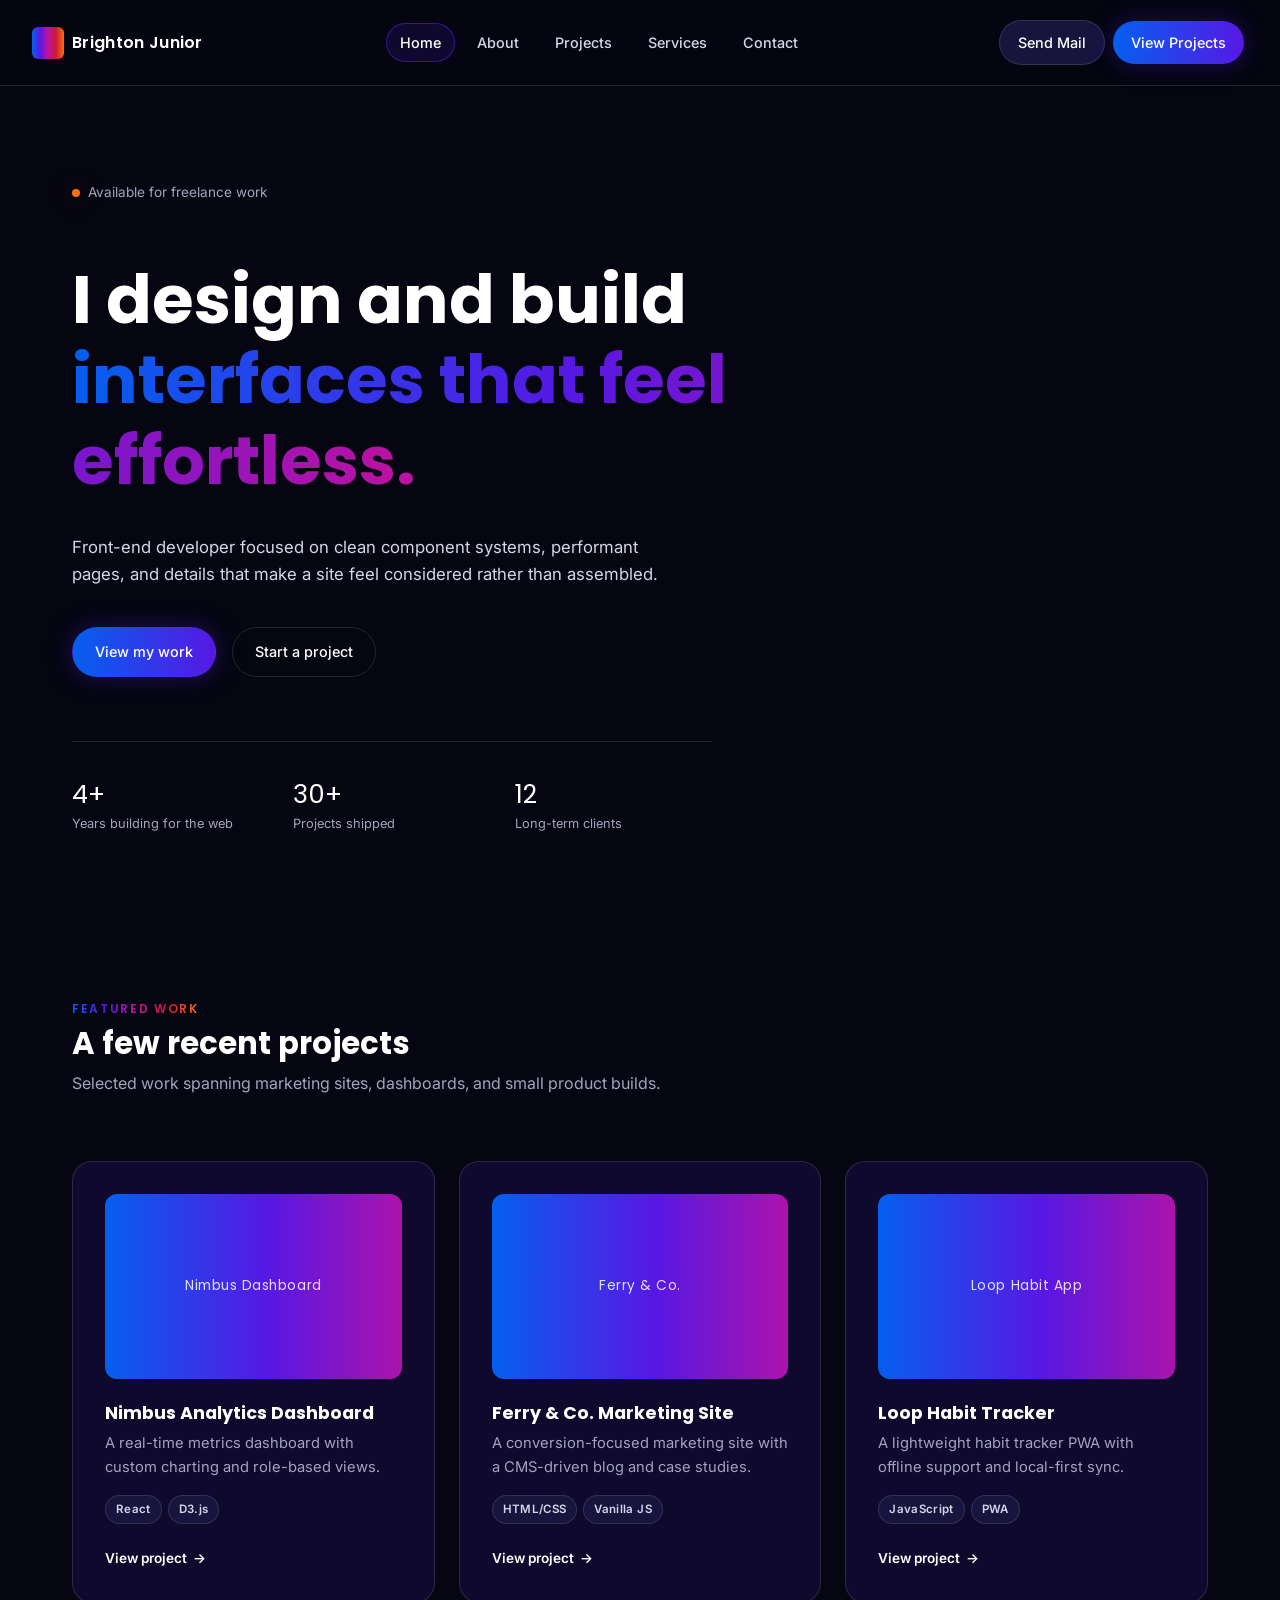
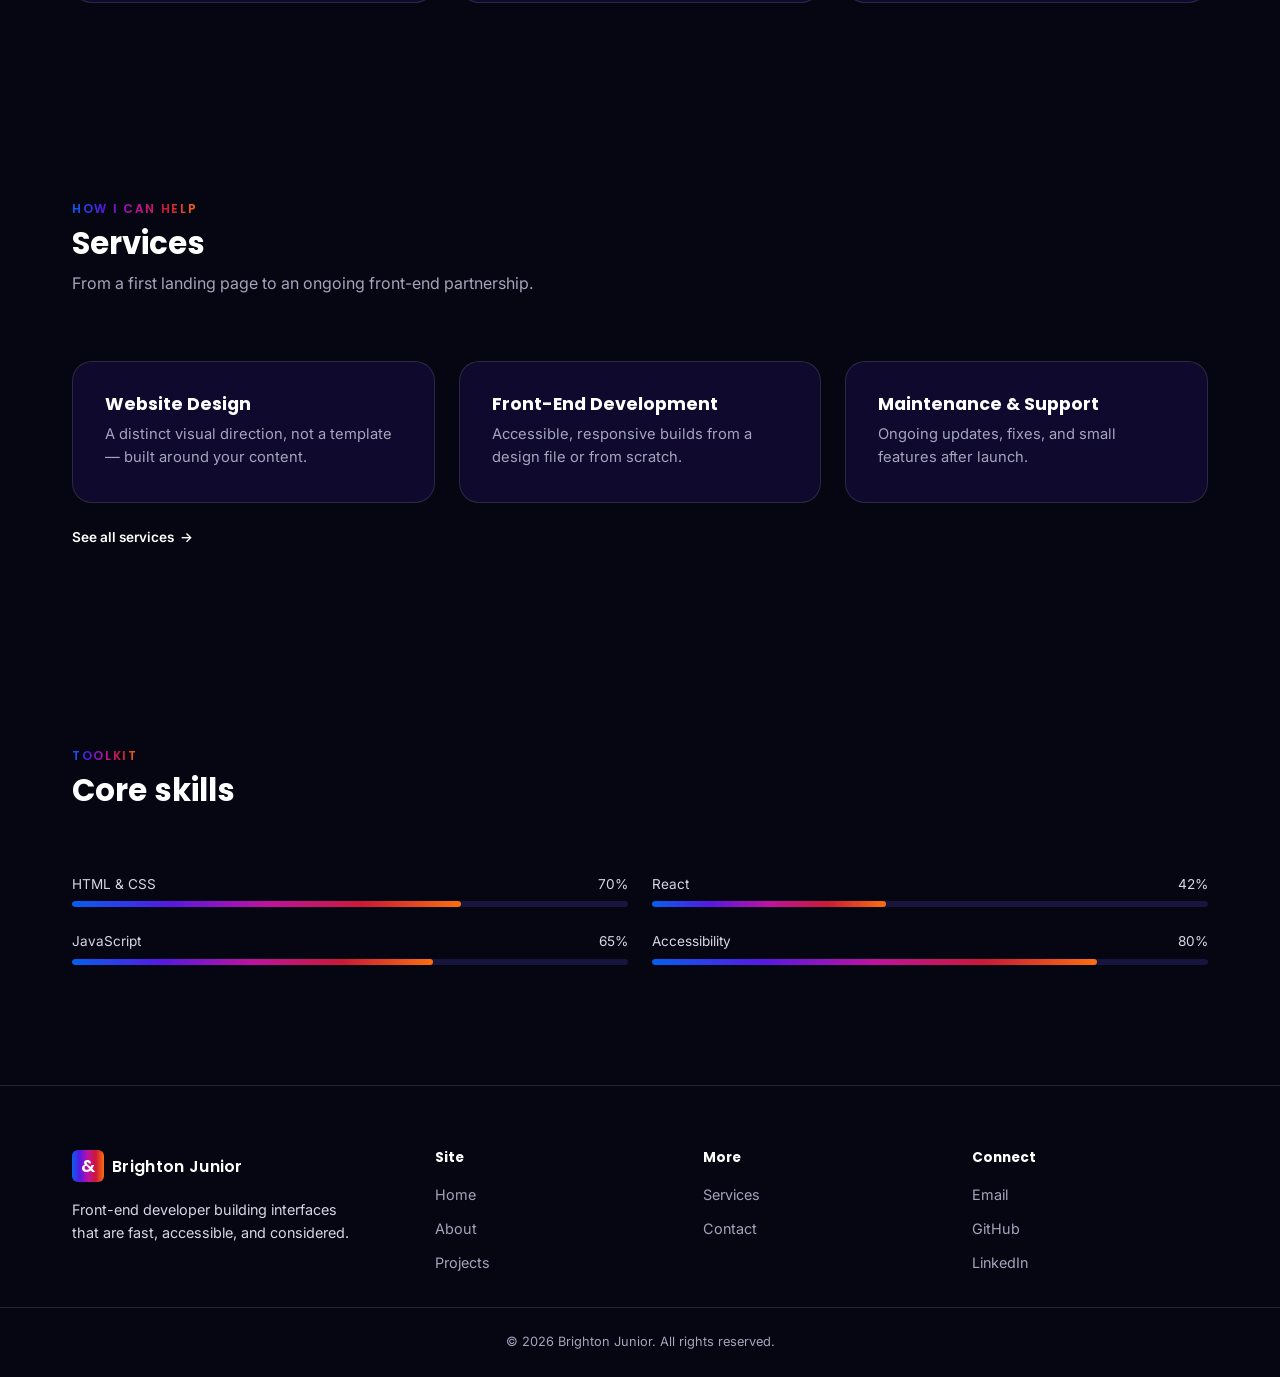
==== index.html @ 936b9b5e "first commit" ====
<!DOCTYPE html>
<html lang="en">
<head>
<meta charset="UTF-8">
<meta name="viewport" content="width=device-width, initial-scale=1.0">
<meta name="description" content="Brighton Junior — front-end developer building fast, accessible interfaces.">
<title>Brighton Junior — Front-End Developer</title>

<link rel="icon" href="favicon.ico">
<link rel="icon" type="image/x-icon" href="favicon.ico">
<link rel="preconnect" href="https://fonts.googleapis.com">
<link href="https://fonts.googleapis.com/css2?family=Inter:wght@400;500;600&family=Poppins:wght@500;600;700&display=swap" rel="stylesheet">

<link rel="stylesheet" href="style/style.css">
<link rel="stylesheet" href="style/layout.css">
<link rel="stylesheet" href="style/components.css">
<link rel="stylesheet" href="style/responsive.css">
</head>
<body>
<header>
  <button class="nav-toggle" aria-label="Toggle navigation" aria-expanded="false">
    <span></span><span></span><span></span>
  </button>

  <div id="mini-logo">
    <span></span>
    <h3>Brighton Junior</h3>
  </div>


  <nav>
    <a href="index.html" class="active">Home</a>
    <a href="pages/about.html">About</a>
    <a href="pages/projects.html">Projects</a>
    <a href="pages/services.html">Services</a>
    <a href="pages/contact.html">Contact</a>
  </nav>

  <div class="call-to-action">
    <a href="mailto:brighton.junior.ofc@gmail.com" class="call-mail">Send Mail</a>
    <a href="pages/projects.html" class="call-projects">View Projects</a>
  </div>
</header>

<main>
  <section class="hero container">
    <p class="hero-eyebrow">Available for freelance work</p>
    <h1>I design and build <span class="gradient">interfaces that feel effortless.</span></h1>
    <p class="hero-sub">Front-end developer focused on clean component systems, performant pages, and details that make a site feel considered rather than assembled.</p>
    <div class="hero-actions">
      <a href="pages/projects.html" class="btn btn-primary">View my work</a>
      <a href="pages/contact.html" class="btn btn-secondary">Start a project</a>
    </div>
    <dl class="hero-stats">
      <div>
        <dt>4+</dt>
        <dd>Years building for the web</dd>
      </div>
      <div>
        <dt>30+</dt>
        <dd>Projects shipped</dd>
      </div>
      <div>
        <dt>12</dt>
        <dd>Long-term clients</dd>
      </div>
    </dl>
  </section>

  <section class="container">
    <div class="section-head">
      <span class="eyebrow">Featured work</span>
      <h2>A few recent projects</h2>
      <p>Selected work spanning marketing sites, dashboards, and small product builds.</p>
    </div>
    <div class="grid grid-3">

      <article class="card project-card">
        <div class="thumb">Nimbus Dashboard</div>
        <h3>Nimbus Analytics Dashboard</h3>
        <p>A real-time metrics dashboard with custom charting and role-based views.</p>
        <div class="tag-row">
          <span class="tag">React</span>
          <span class="tag">D3.js</span>
        </div>
        <a href="pages/projects.html" class="card-link">View project</a>
      </article>

      <article class="card project-card">
        <div class="thumb">Ferry &amp; Co.</div>
        <h3>Ferry &amp; Co. Marketing Site</h3>
        <p>A conversion-focused marketing site with a CMS-driven blog and case studies.</p>
        <div class="tag-row">
          <span class="tag">HTML/CSS</span>
          <span class="tag">Vanilla JS</span>
        </div>
        <a href="pages/projects.html" class="card-link">View project</a>
      </article>

      <article class="card project-card">
        <div class="thumb">Loop Habit App</div>
        <h3>Loop Habit Tracker</h3>
        <p>A lightweight habit tracker PWA with offline support and local-first sync.</p>
        <div class="tag-row">
          <span class="tag">JavaScript</span>
          <span class="tag">PWA</span>
        </div>
        <a href="pages/projects.html" class="card-link">View project</a>
      </article>
    </div>
  </section>

  <section class="container">
    <div class="section-head">
      <span class="eyebrow">How I can help</span>
      <h2>Services</h2>
      <p>From a first landing page to an ongoing front-end partnership.</p>
    </div>
    <div class="grid grid-3">
      <article class="card service-card">
        <h3>Website Design</h3>
        <p>A distinct visual direction, not a template — built around your content.</p>
      </article>
      <article class="card service-card">
        <h3>Front-End Development</h3>
        <p>Accessible, responsive builds from a design file or from scratch.</p>
      </article>
      <article class="card service-card">
        <h3>Maintenance &amp; Support</h3>
        <p>Ongoing updates, fixes, and small features after launch.</p>
      </article>
    </div>
    <a href="pages/services.html" class="card-link">See all services</a>
  </section>

  <section class="container">
    <div class="section-head">
      <span class="eyebrow">Toolkit</span>
      <h2>Core skills</h2>
    </div>
    <div class="grid grid-2">
      <div>
        <div class="skill-bar">
          <div class="skill-bar-head"><span>HTML &amp; CSS</span><span>70%</span></div>
          <div class="skill-bar-track"><div class="skill-bar-fill" data-level="70"></div></div>
        </div>
        <div class="skill-bar">
          <div class="skill-bar-head"><span>JavaScript</span><span>65%</span></div>
          <div class="skill-bar-track"><div class="skill-bar-fill" data-level="65"></div></div>
        </div>
      </div>
      <div>
        <div class="skill-bar">
          <div class="skill-bar-head"><span>React</span><span>42%</span></div>
          <div class="skill-bar-track"><div class="skill-bar-fill" data-level="42"></div></div>
        </div>
        <div class="skill-bar">
          <div class="skill-bar-head"><span>Accessibility</span><span>80%</span></div>
          <div class="skill-bar-track"><div class="skill-bar-fill" data-level="80"></div></div>
        </div>
      </div>
    </div>
  </section>
</main>

<footer>
  <div class="container">
    <div>
      <div id="mini-logo">
        <span>&amp;</span>
        <h3>Brighton Junior</h3>
      </div>
      <p style="margin-top: 1rem; max-width: 32ch; font-size: 0.9rem;">Front-end developer building interfaces that are fast, accessible, and considered.</p>
    </div>
    <div>
      <h4>Site</h4>
      <ul>
        <li><a href="index.html">Home</a></li>
        <li><a href="pages/about.html">About</a></li>
        <li><a href="pages/projects.html">Projects</a></li>
      </ul>
    </div>
    <div>
      <h4>More</h4>
      <ul>
        <li><a href="pages/services.html">Services</a></li>
        <li><a href="pages/contact.html">Contact</a></li>
      </ul>
    </div>
    <div>
      <h4>Connect</h4>
      <ul>
        <li><a href="mailto:brighton.junior.ofc@gmail.com">Email</a></li>
        <li><a href="https://github.com/">GitHub</a></li>
        <li><a href="https://linkedin.com/">LinkedIn</a></li>
      </ul>
    </div>
  </div>
  <p class="footer-bottom">&copy; <span data-year>2026</span> Brighton Junior. All rights reserved.</p>
</footer>

<script src="script/navigation.js"></script>
<script src="script/main.js"></script>
</body>
</html>
---- style/style.css ----
:root {
  /* Brand Colors */
  --color-blue: #055FEF;
  --color-deep-blue: #0E0DA3;
  --color-purple: #5718E4;
  --color-magenta: #BF129F;
  --color-crimson: #CC1936;
  --color-orange: #FC6E10;

  /* Brand Gradients */
  --gradient-brand: linear-gradient(
    90deg, var(--color-blue), var(--color-purple), var(--color-magenta), var(--color-crimson), var(--color-orange)
  );
  --gradient-blue-purple: linear-gradient(90deg, var(--color-blue), var(--color-purple));
  --gradient-purple-pink: linear-gradient(90deg, var(--color-purple), var(--color-magenta));
  --gradient-pink-orange: linear-gradient(90deg, var(--color-magenta), var(--color-crimson), var(--color-orange));

  /* Background Colors */
  --color-background: #050611;
  --color-surface: #0F092D;
  --color-surface-light: #17143D;

  /* Text Colors */
  --color-text: #FFFFFF;
  --color-text-secondary: #D6D6E7;
  --color-text-muted: #A4A4BD;

  /* Borders */
  --color-border: rgba(255, 255, 255, 0.12);
  --color-border-active: rgba(87, 24, 228, 0.6);

  /* Effects */
  --shadow-sm: 0 4px 12px rgba(0, 0, 0, 0.25);
  --shadow-md: 0 8px 30px rgba(0, 0, 0, 0.35);

  --glow-blue: 0 0 25px rgba(5, 95, 239, 0.35);
  --glow-purple: 0 0 25px rgba(87, 24, 228, 0.35);
  --glow-orange: 0 0 25px rgba(252, 110, 16, 0.35);

  /* Typography */
  --font-primary: "Inter", sans-serif;
  --font-heading: "Poppins", sans-serif;

  /* Layout */
  --container-width: 1200px;

  --spacing-xs: 0.5rem;
  --spacing-sm: 1rem;
  --spacing-md: 1.5rem;
  --spacing-lg: 2rem;
  --spacing-xl: 4rem;
  --spacing-2xl: 6rem;

  /* Border Radius */
  --radius-sm: 6px;
  --radius-md: 12px;
  --radius-lg: 20px;
  --radius-full: 999px;

  /* Transitions */
  --transition-fast: 0.2s ease;
  --transition-normal: 0.3s ease;
  --transition-slow: 0.5s ease;
}

*,
*::before,
*::after {
  box-sizing: border-box;
  padding: 0;
  margin: 0;
}

html {
  scroll-behavior: smooth;
}

@media (prefers-reduced-motion: reduce) {
  html {
    scroll-behavior: auto;
  }
  * {
    animation-duration: 0.01ms !important;
    animation-iteration-count: 1 !important;
    transition-duration: 0.01ms !important;
  }
}

body {
  font-size: 16px;
  line-height: 1.6;
  background: var(--color-background);
  color: var(--color-text-secondary);
  font-family: var(--font-primary);
}

h1, h2, h3, h4 {
  font-family: var(--font-heading);
  color: var(--color-text);
  line-height: 1.2;
}

a {
  color: inherit;
}

img, video {
  max-width: 100%;
  display: block;
}

a:focus-visible,
button:focus-visible,
input:focus-visible,
textarea:focus-visible {
  outline: 2px solid var(--color-orange);
  outline-offset: 2px;
}

/* Header */
header {
  position: sticky;
  top: 0;
  z-index: 100;
  display: flex;
  align-items: center;
  justify-content: space-between;
  gap: var(--spacing-md);
  padding: var(--spacing-sm) var(--spacing-lg);
  background: rgba(5, 6, 17, 0.85);
  backdrop-filter: blur(10px);
  border-bottom: 1px solid var(--color-border);
}

#mini-logo {
  display: flex;
  align-items: center;
  gap: var(--spacing-xs);
}

#mini-logo span {
  display: grid;
  place-items: center;
  width: 2rem;
  height: 2rem;
  border-radius: var(--radius-sm);
  background: var(--gradient-brand);
  color: var(--color-text);
  font-family: var(--font-heading);
  font-weight: 600;
  font-size: 1.1rem;
}

#mini-logo h3 {
  font-size: 1rem;
  font-weight: 600;
  letter-spacing: 0.02em;
}

nav {
  display: flex;
  align-items: center;
  gap: var(--spacing-xs);
  padding: 4px;
}

nav > a {
  position: relative;
  color: var(--color-text-secondary);
  text-decoration: none;
  font-size: 0.9rem;
  font-weight: 500;
  padding: 8px 14px;
  border-radius: var(--radius-full);
  transition: color var(--transition-fast), background var(--transition-fast);
}

nav > a:hover {
  color: var(--color-text);
  background: var(--color-surface-light);
}

nav > a.active {
  color: var(--color-text);
  background: var(--color-surface);
  box-shadow: inset 0 0 0 1px var(--color-border-active);
}

.call-to-action {
  display: flex;
  align-items: center;
  gap: var(--spacing-xs);
  padding: 4px;
}

.call-to-action > * {
  padding: 10px 18px;
  font-size: 0.9rem;
  font-weight: 500;
  text-decoration: none;
  border-radius: var(--radius-full);
  transition: transform var(--transition-fast), box-shadow var(--transition-fast);
  white-space: nowrap;
}

.call-mail {
  color: var(--color-text);
  background: var(--color-surface-light);
  border: 1px solid var(--color-border);
}

.call-mail:hover {
  border-color: var(--color-border-active);
}

.call-projects {
  color: var(--color-text);
  background: var(--gradient-blue-purple);
  box-shadow: var(--glow-purple);
}

.call-projects:hover {
  transform: translateY(-1px);
  box-shadow: var(--glow-purple), var(--shadow-md);
}

footer {
  border-top: 1px solid var(--color-border);
}
---- style/layout.css ----
.container {
  width: 100%;
  max-width: var(--container-width);
  margin-inline: auto;
  padding-inline: var(--spacing-lg);
}

main {
  display: block;
}

section {
  padding-block: var(--spacing-2xl);
}

.section-head {
  max-width: 640px;
  margin-bottom: var(--spacing-xl);
}

.eyebrow {
  display: inline-block;
  font-family: var(--font-heading);
  font-size: 0.75rem;
  font-weight: 600;
  letter-spacing: 0.14em;
  text-transform: uppercase;
  color: transparent;
  background: var(--gradient-brand);
  -webkit-background-clip: text;
  background-clip: text;
  margin-bottom: var(--spacing-xs);
}

.section-head h2 {
  font-size: clamp(1.6rem, 2.4vw, 2.2rem);
  margin-bottom: var(--spacing-xs);
}

.section-head p {
  color: var(--color-text-muted);
}

/* Hero */
.hero {
  padding-block: var(--spacing-2xl) var(--spacing-xl);
  display: grid;
  gap: var(--spacing-lg);
}

.hero-eyebrow {
  display: inline-flex;
  align-items: center;
  gap: 8px;
  font-size: 0.85rem;
  color: var(--color-text-muted);
  margin-bottom: var(--spacing-md);
}

.hero-eyebrow::before {
  content: "";
  width: 8px;
  height: 8px;
  border-radius: 50%;
  background: var(--color-orange);
  box-shadow: var(--glow-orange);
}

.hero h1 {
  font-size: clamp(2.4rem, 6vw, 4.2rem);
  max-width: 16ch;
}

.hero h1 .gradient {
  background: var(--gradient-brand);
  background-size: 200% auto;
  -webkit-background-clip: text;
  background-clip: text;
  color: transparent;
  animation: shine 6s linear infinite;
}

@keyframes shine {
  to { background-position: 200% center; }
}

.hero-sub {
  max-width: 56ch;
  font-size: 1.05rem;
  color: var(--color-text-secondary);
}

.hero-actions {
  display: flex;
  flex-wrap: wrap;
  gap: var(--spacing-sm);
  margin-top: var(--spacing-xs);
}

.hero-stats {
  display: grid;
  grid-template-columns: repeat(3, minmax(0, 1fr));
  gap: var(--spacing-md);
  margin-top: var(--spacing-lg);
  padding-top: var(--spacing-lg);
  border-top: 1px solid var(--color-border);
  max-width: 640px;
}

.hero-stats dt {
  font-family: var(--font-heading);
  font-size: 1.6rem;
  color: var(--color-text);
}

.hero-stats dd {
  font-size: 0.8rem;
  color: var(--color-text-muted);
}

/* Grids */
.grid {
  display: grid;
  gap: var(--spacing-md);
}

.grid-2 { grid-template-columns: repeat(2, minmax(0, 1fr)); }
.grid-3 { grid-template-columns: repeat(3, minmax(0, 1fr)); }
.grid-4 { grid-template-columns: repeat(4, minmax(0, 1fr)); }

.about-layout {
  display: grid;
  grid-template-columns: minmax(0, 320px) minmax(0, 1fr);
  gap: var(--spacing-xl);
  align-items: start;
}

/* Nav toggle (mobile) */
.nav-toggle {
  display: none;
  background: none;
  border: 1px solid var(--color-border);
  border-radius: var(--radius-sm);
  padding: 8px 10px;
  color: var(--color-text);
  cursor: pointer;
}

.nav-toggle span {
  display: block;
  width: 20px;
  height: 2px;
  background: var(--color-text);
  margin: 4px 0;
  transition: transform var(--transition-fast), opacity var(--transition-fast);
}

/* Footer */
footer .container {
  display: grid;
  grid-template-columns: minmax(0, 1.4fr) repeat(3, minmax(0, 1fr));
  gap: var(--spacing-lg);
  padding-block: var(--spacing-xl) var(--spacing-lg);
}

footer h4 {
  font-size: 0.85rem;
  margin-bottom: var(--spacing-sm);
}

footer ul {
  list-style: none;
  display: grid;
  gap: 8px;
}

footer a {
  text-decoration: none;
  color: var(--color-text-muted);
  font-size: 0.9rem;
  transition: color var(--transition-fast);
}

footer a:hover {
  color: var(--color-text);
}

.footer-bottom {
  border-top: 1px solid var(--color-border);
  padding-block: var(--spacing-md);
  text-align: center;
  font-size: 0.8rem;
  color: var(--color-text-muted);
}

/* Page intro (inner pages) */
.page-intro {
  padding-block: var(--spacing-2xl) var(--spacing-lg);
}

.page-intro h1 {
  font-size: clamp(2rem, 4vw, 2.8rem);
}
---- style/components.css ----
/* Buttons */
.btn {
  display: inline-flex;
  align-items: center;
  gap: 8px;
  padding: 12px 22px;
  font-size: 0.9rem;
  font-weight: 500;
  text-decoration: none;
  border-radius: var(--radius-full);
  border: 1px solid transparent;
  cursor: pointer;
  transition: transform var(--transition-fast), box-shadow var(--transition-fast), border-color var(--transition-fast);
}

.btn-primary {
  color: var(--color-text);
  background: var(--gradient-blue-purple);
  box-shadow: var(--glow-purple);
}

.btn-primary:hover {
  transform: translateY(-1px);
  box-shadow: var(--glow-purple), var(--shadow-md);
}

.btn-secondary {
  color: var(--color-text);
  background: transparent;
  border-color: var(--color-border);
}

.btn-secondary:hover {
  border-color: var(--color-border-active);
  background: var(--color-surface-light);
}

/* Cards */
.card {
  background: var(--color-surface);
  border: 1px solid var(--color-border);
  border-radius: var(--radius-lg);
  padding: var(--spacing-lg);
  transition: transform var(--transition-fast), border-color var(--transition-fast), box-shadow var(--transition-fast);
}

.card:hover {
  transform: translateY(-3px);
  border-color: var(--color-border-active);
  box-shadow: var(--shadow-md);
}

.card h3 {
  font-size: 1.1rem;
  margin-bottom: 8px;
}

.card p {
  font-size: 0.92rem;
  color: var(--color-text-muted);
}

/* Project card */
.project-card .thumb {
  aspect-ratio: 16 / 10;
  border-radius: var(--radius-md);
  margin-bottom: var(--spacing-md);
  background: var(--gradient-brand);
  background-size: 220% 220%;
  display: grid;
  place-items: center;
  color: rgba(255, 255, 255, 0.85);
  font-family: var(--font-heading);
  font-size: 0.85rem;
  letter-spacing: 0.04em;
}

.tag-row {
  display: flex;
  flex-wrap: wrap;
  gap: 6px;
  margin-top: var(--spacing-sm);
}

.tag {
  font-size: 0.72rem;
  font-weight: 600;
  letter-spacing: 0.03em;
  color: var(--color-text-secondary);
  background: var(--color-surface-light);
  border: 1px solid var(--color-border);
  padding: 4px 10px;
  border-radius: var(--radius-full);
}

.card-link {
  display: inline-flex;
  align-items: center;
  gap: 6px;
  margin-top: var(--spacing-md);
  font-size: 0.85rem;
  font-weight: 600;
  text-decoration: none;
  color: var(--color-text);
}

.card-link::after {
  content: "\2192";
  transition: transform var(--transition-fast);
}

.card-link:hover::after {
  transform: translateX(3px);
}

/* Service card numbering (real sequence: order of engagement) */
.service-card .step {
  font-family: var(--font-heading);
  font-size: 0.8rem;
  color: var(--color-text-muted);
  margin-bottom: var(--spacing-sm);
}

.service-card ul {
  list-style: none;
  margin-top: var(--spacing-md);
  display: grid;
  gap: 6px;
  font-size: 0.85rem;
}

.service-card li::before {
  content: "\2713";
  color: var(--color-orange);
  margin-right: 8px;
}

/* Timeline (about page — chronological history) */
.timeline {
  display: grid;
  gap: 0;
  border-left: 1px solid var(--color-border);
  padding-left: var(--spacing-lg);
}

.timeline-item {
  position: relative;
  padding-bottom: var(--spacing-xl);
}

.timeline-item:last-child {
  padding-bottom: 0;
}

.timeline-item::before {
  content: "";
  position: absolute;
  left: calc(var(--spacing-lg) * -1 - 5px);
  top: 4px;
  width: 10px;
  height: 10px;
  border-radius: 50%;
  background: var(--gradient-blue-purple);
  box-shadow: var(--glow-purple);
}

.timeline-item .period {
  font-size: 0.78rem;
  color: var(--color-text-muted);
  margin-bottom: 4px;
}

.timeline-item h3 {
  font-size: 1.05rem;
  margin-bottom: 4px;
}

/* Skills */
.skill-bar {
  margin-bottom: var(--spacing-md);
}

.skill-bar-head {
  display: flex;
  justify-content: space-between;
  font-size: 0.85rem;
  margin-bottom: 6px;
  color: var(--color-text-secondary);
}

.skill-bar-track {
  height: 6px;
  border-radius: var(--radius-full);
  background: var(--color-surface-light);
  overflow: hidden;
}

.skill-bar-fill {
  height: 100%;
  border-radius: var(--radius-full);
  background: var(--gradient-brand);
}

/* Form */
.form {
  display: grid;
  gap: var(--spacing-md);
  max-width: 560px;
}

.field {
  display: grid;
  gap: 6px;
}

.field label {
  font-size: 0.85rem;
  color: var(--color-text-secondary);
}

.field input,
.field textarea {
  font: inherit;
  color: var(--color-text);
  background: var(--color-surface);
  border: 1px solid var(--color-border);
  border-radius: var(--radius-sm);
  padding: 12px 14px;
  transition: border-color var(--transition-fast);
}

.field input:focus,
.field textarea:focus {
  border-color: var(--color-border-active);
}

.field textarea {
  resize: vertical;
  min-height: 140px;
}

.field-error {
  font-size: 0.78rem;
  color: var(--color-orange);
  min-height: 1em;
}

.form-status {
  font-size: 0.9rem;
  padding: 10px 14px;
  border-radius: var(--radius-sm);
  border: 1px solid var(--color-border);
  display: none;
}

.form-status.visible {
  display: block;
}

.form-status.success {
  border-color: var(--color-blue);
  color: var(--color-text);
}

.form-status.error {
  border-color: var(--color-crimson);
  color: var(--color-text);
}

/* Contact info list */
.contact-info {
  display: grid;
  gap: var(--spacing-md);
}

.contact-info .card {
  display: flex;
  align-items: center;
  justify-content: space-between;
  gap: var(--spacing-sm);
}

/* 404 */
.error-page {
  min-height: 60vh;
  display: grid;
  place-items: center;
  text-align: center;
  padding-block: var(--spacing-2xl);
}

.error-code {
  font-family: var(--font-heading);
  font-size: clamp(4rem, 16vw, 9rem);
  font-weight: 700;
  background: var(--gradient-brand);
  background-size: 200% auto;
  -webkit-background-clip: text;
  background-clip: text;
  color: transparent;
  animation: shine 6s linear infinite;
  line-height: 1;
}
---- style/responsive.css ----
@media (max-width: 960px) {
  .grid-4 { grid-template-columns: repeat(2, minmax(0, 1fr)); }
  .grid-3 { grid-template-columns: repeat(2, minmax(0, 1fr)); }
  .about-layout {
    grid-template-columns: 1fr;
  }
  footer .container {
    grid-template-columns: repeat(2, minmax(0, 1fr));
  }
}

@media (max-width: 720px) {
  header {
    flex-wrap: wrap;
  }

  .nav-toggle {
    display: inline-flex;
    flex-direction: column;
    justify-content: center;
    order: 2;
  }

  nav {
    order: 4;
    flex-basis: 100%;
    flex-direction: column;
    align-items: stretch;
    gap: 4px;
    max-height: 0;
    overflow: hidden;
    padding: 0;
    transition: max-height var(--transition-normal);
  }

  nav.open {
    max-height: 400px;
    padding: var(--spacing-xs) 0;
  }

  nav > a {
    border-radius: var(--radius-sm);
    padding: 12px;
  }

  .call-to-action {
    order: 3;
  }

  .call-to-action .call-mail {
    display: none;
  }

  .hero-stats {
    grid-template-columns: repeat(3, minmax(0, 1fr));
    gap: var(--spacing-sm);
  }

  .grid-2,
  .grid-3,
  .grid-4 {
    grid-template-columns: 1fr;
  }

  footer .container {
    grid-template-columns: 1fr;
  }
}

@media (max-width: 480px) {
  .container {
    padding-inline: var(--spacing-md);
  }

  .hero-actions {
    flex-direction: column;
    align-items: stretch;
  }

  .hero-actions .btn {
    justify-content: center;
  }
}
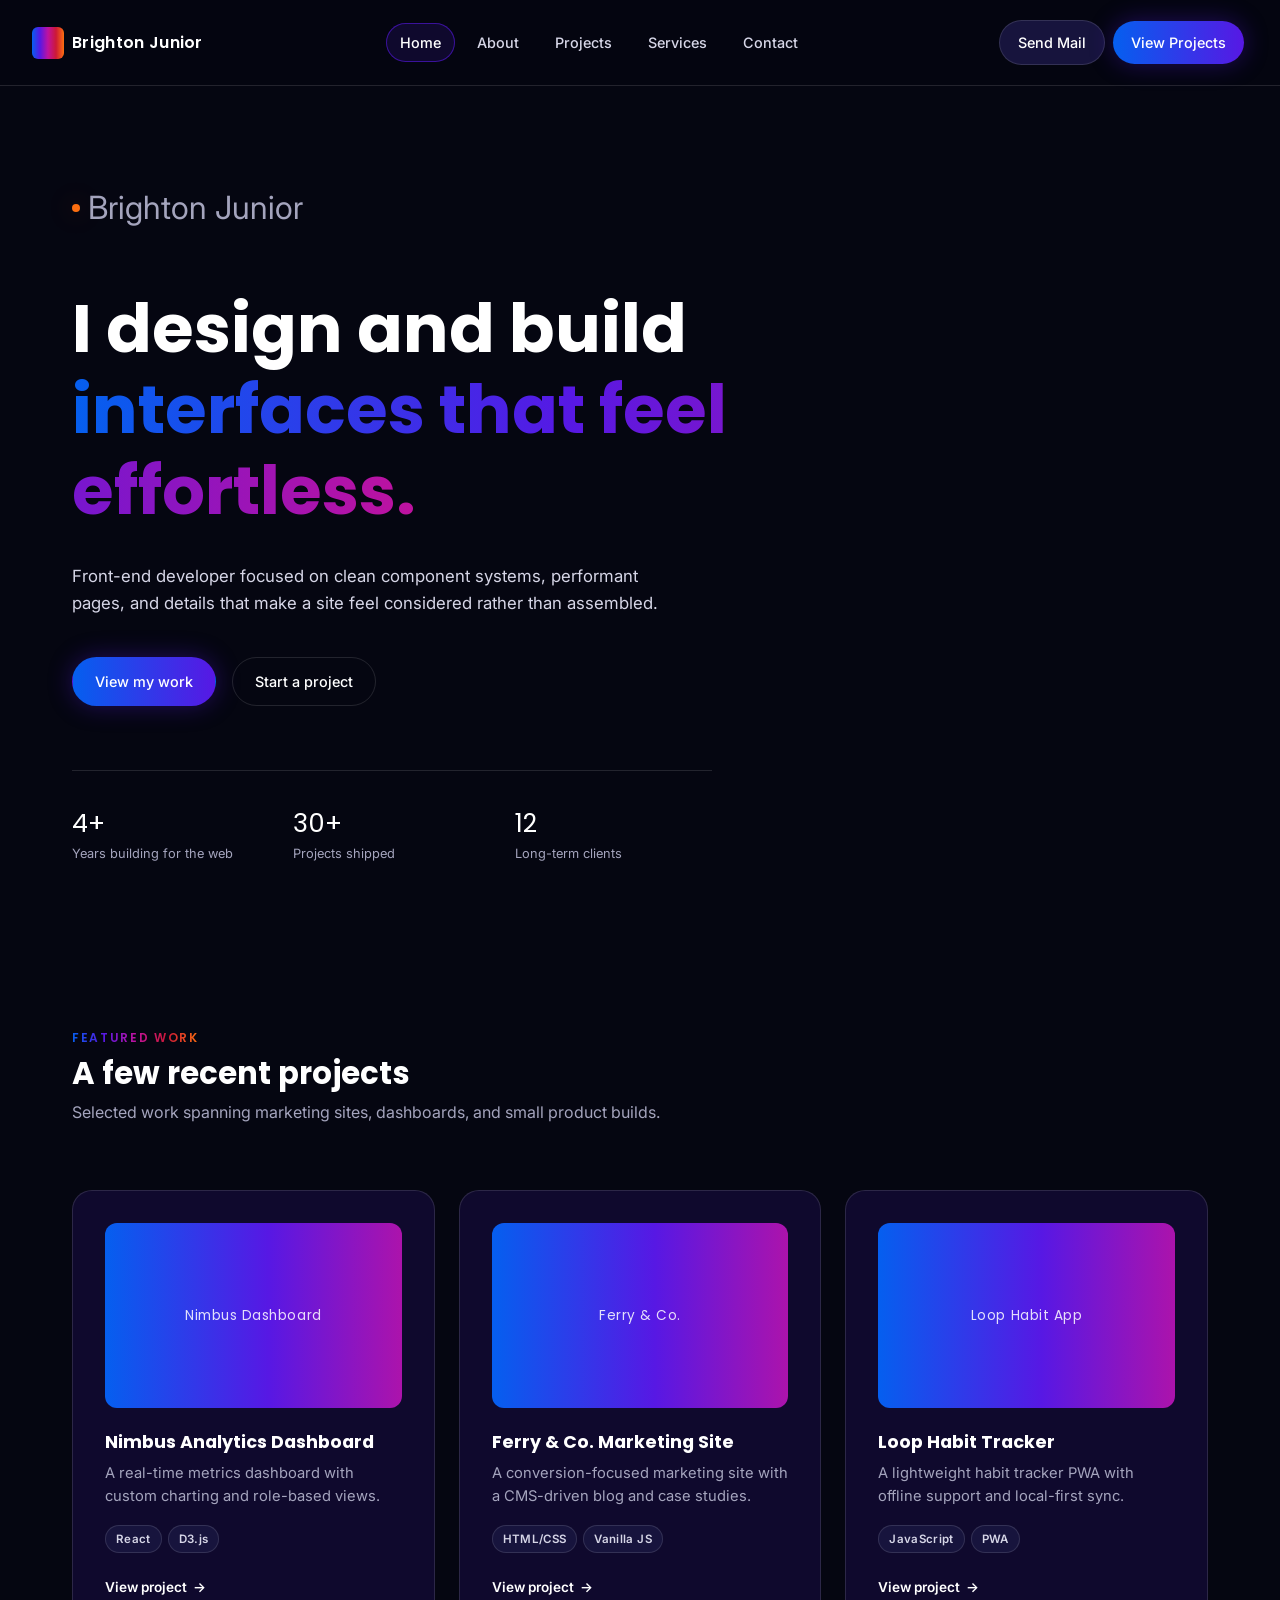
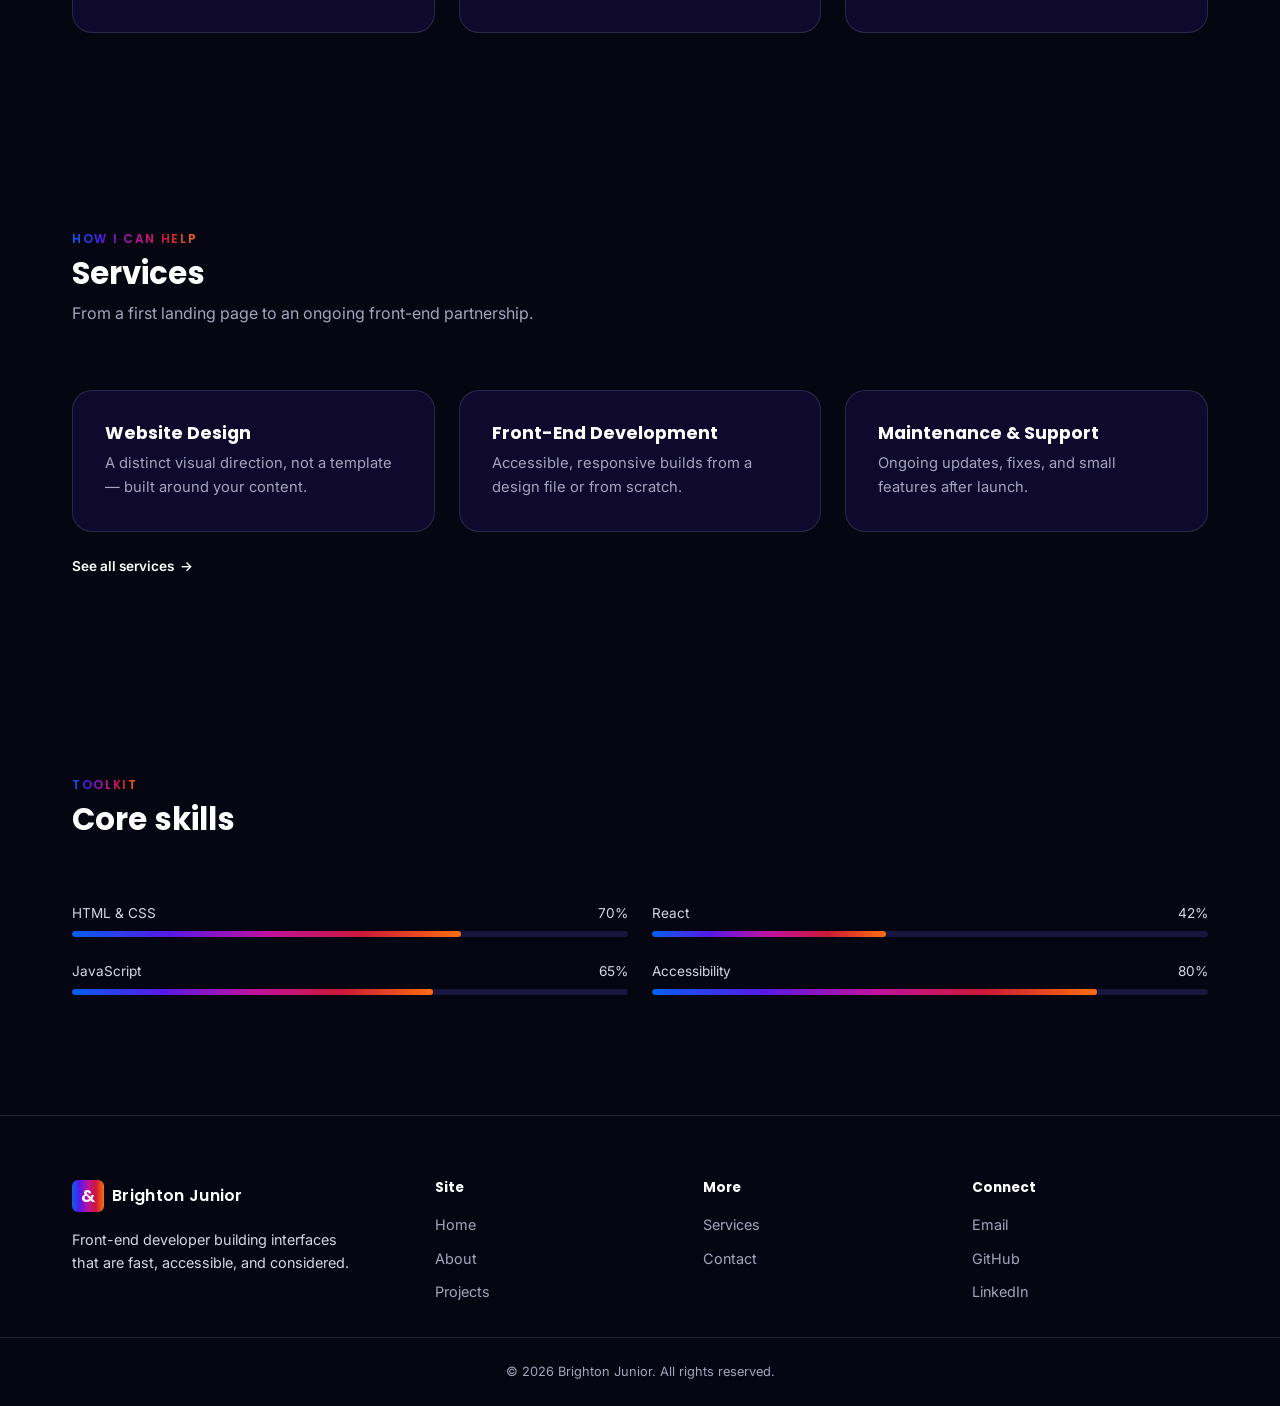
==== commit 5d170f99: "Added bg" ====
--- a/index.html
+++ b/index.html
@@ -1,205 +1,204 @@
 <!DOCTYPE html>
 <html lang="en">
 <head>
-<meta charset="UTF-8">
-<meta name="viewport" content="width=device-width, initial-scale=1.0">
-<meta name="description" content="Brighton Junior — front-end developer building fast, accessible interfaces.">
-<title>Brighton Junior — Front-End Developer</title>
-
-<link rel="icon" href="favicon.ico">
-<link rel="icon" type="image/x-icon" href="favicon.ico">
-<link rel="preconnect" href="https://fonts.googleapis.com">
-<link href="https://fonts.googleapis.com/css2?family=Inter:wght@400;500;600&family=Poppins:wght@500;600;700&display=swap" rel="stylesheet">
-
-<link rel="stylesheet" href="style/style.css">
-<link rel="stylesheet" href="style/layout.css">
-<link rel="stylesheet" href="style/components.css">
-<link rel="stylesheet" href="style/responsive.css">
+  <meta charset="UTF-8">
+  <meta name="viewport" content="width=device-width, initial-scale=1.0">
+  <meta name="description" content="Brighton Junior — front-end developer building fast, accessible interfaces.">
+  <title>Brighton Junior — Front-End Developer</title>
+  
+  <link rel="icon" href="favicon.ico">
+  <link rel="icon" type="image/x-icon" href="favicon.png">
+  <link rel="preconnect" href="https://fonts.googleapis.com">
+  <link href="https://fonts.googleapis.com/css2?family=Inter:wght@400;500;600&family=Poppins:wght@500;600;700&display=swap" rel="stylesheet">
+  <link rel="stylesheet" href="style/style.css">
+  <link rel="stylesheet" href="style/layout.css">
+  <link rel="stylesheet" href="style/components.css">
+  <link rel="stylesheet" href="style/responsive.css">
 </head>
 <body>
-<header>
-  <button class="nav-toggle" aria-label="Toggle navigation" aria-expanded="false">
-    <span></span><span></span><span></span>
-  </button>
-
-  <div id="mini-logo">
-    <span></span>
-    <h3>Brighton Junior</h3>
-  </div>
-
-
-  <nav>
-    <a href="index.html" class="active">Home</a>
-    <a href="pages/about.html">About</a>
-    <a href="pages/projects.html">Projects</a>
-    <a href="pages/services.html">Services</a>
-    <a href="pages/contact.html">Contact</a>
-  </nav>
-
-  <div class="call-to-action">
-    <a href="mailto:brighton.junior.ofc@gmail.com" class="call-mail">Send Mail</a>
-    <a href="pages/projects.html" class="call-projects">View Projects</a>
-  </div>
-</header>
-
-<main>
-  <section class="hero container">
-    <p class="hero-eyebrow">Available for freelance work</p>
-    <h1>I design and build <span class="gradient">interfaces that feel effortless.</span></h1>
-    <p class="hero-sub">Front-end developer focused on clean component systems, performant pages, and details that make a site feel considered rather than assembled.</p>
-    <div class="hero-actions">
-      <a href="pages/projects.html" class="btn btn-primary">View my work</a>
-      <a href="pages/contact.html" class="btn btn-secondary">Start a project</a>
+  <header>
+    <button class="nav-toggle" aria-label="Toggle navigation" aria-expanded="false">
+      <span></span><span></span><span></span>
+    </button>
+
+    <div id="mini-logo">
+      <span></span>
+      <h3>Brighton Junior</h3>
     </div>
-    <dl class="hero-stats">
-      <div>
-        <dt>4+</dt>
-        <dd>Years building for the web</dd>
-      </div>
-      <div>
-        <dt>30+</dt>
-        <dd>Projects shipped</dd>
-      </div>
-      <div>
-        <dt>12</dt>
-        <dd>Long-term clients</dd>
-      </div>
-    </dl>
-  </section>
-
-  <section class="container">
-    <div class="section-head">
-      <span class="eyebrow">Featured work</span>
-      <h2>A few recent projects</h2>
-      <p>Selected work spanning marketing sites, dashboards, and small product builds.</p>
+
+
+    <nav>
+      <a href="index.html" class="active">Home</a>
+      <a href="pages/about.html">About</a>
+      <a href="pages/projects.html">Projects</a>
+      <a href="pages/services.html">Services</a>
+      <a href="pages/contact.html">Contact</a>
+    </nav>
+
+    <div class="call-to-action">
+      <a href="mailto:brighton.junior.ofc@gmail.com" class="call-mail">Send Mail</a>
+      <a href="pages/projects.html" class="call-projects">View Projects</a>
     </div>
-    <div class="grid grid-3">
-
-      <article class="card project-card">
-        <div class="thumb">Nimbus Dashboard</div>
-        <h3>Nimbus Analytics Dashboard</h3>
-        <p>A real-time metrics dashboard with custom charting and role-based views.</p>
-        <div class="tag-row">
-          <span class="tag">React</span>
-          <span class="tag">D3.js</span>
-        </div>
-        <a href="pages/projects.html" class="card-link">View project</a>
-      </article>
-
-      <article class="card project-card">
-        <div class="thumb">Ferry &amp; Co.</div>
-        <h3>Ferry &amp; Co. Marketing Site</h3>
-        <p>A conversion-focused marketing site with a CMS-driven blog and case studies.</p>
-        <div class="tag-row">
-          <span class="tag">HTML/CSS</span>
-          <span class="tag">Vanilla JS</span>
-        </div>
-        <a href="pages/projects.html" class="card-link">View project</a>
-      </article>
-
-      <article class="card project-card">
-        <div class="thumb">Loop Habit App</div>
-        <h3>Loop Habit Tracker</h3>
-        <p>A lightweight habit tracker PWA with offline support and local-first sync.</p>
-        <div class="tag-row">
-          <span class="tag">JavaScript</span>
-          <span class="tag">PWA</span>
-        </div>
-        <a href="pages/projects.html" class="card-link">View project</a>
-      </article>
+  </header>
+
+  <main>
+    <section class="hero container">
+      <p class="hero-eyebrow">Brighton Junior</p>
+      <h1>I design and build <span class="gradient">interfaces that feel effortless.</span></h1>
+      <p class="hero-sub">Front-end developer focused on clean component systems, performant pages, and details that make a site feel considered rather than assembled.</p>
+      <div class="hero-actions">
+        <a href="pages/projects.html" class="btn btn-primary">View my work</a>
+        <a href="pages/contact.html" class="btn btn-secondary">Start a project</a>
+      </div>
+      <dl class="hero-stats">
+        <div>
+          <dt>4+</dt>
+          <dd>Years building for the web</dd>
+        </div>
+        <div>
+          <dt>30+</dt>
+          <dd>Projects shipped</dd>
+        </div>
+        <div>
+          <dt>12</dt>
+          <dd>Long-term clients</dd>
+        </div>
+      </dl>
+    </section>
+
+    <section class="container">
+      <div class="section-head">
+        <span class="eyebrow">Featured work</span>
+        <h2>A few recent projects</h2>
+        <p>Selected work spanning marketing sites, dashboards, and small product builds.</p>
+      </div>
+      <div class="grid grid-3">
+
+        <article class="card project-card">
+          <div class="thumb">Nimbus Dashboard</div>
+          <h3>Nimbus Analytics Dashboard</h3>
+          <p>A real-time metrics dashboard with custom charting and role-based views.</p>
+          <div class="tag-row">
+            <span class="tag">React</span>
+            <span class="tag">D3.js</span>
+          </div>
+          <a href="pages/projects.html" class="card-link">View project</a>
+        </article>
+
+        <article class="card project-card">
+          <div class="thumb">Ferry &amp; Co.</div>
+          <h3>Ferry &amp; Co. Marketing Site</h3>
+          <p>A conversion-focused marketing site with a CMS-driven blog and case studies.</p>
+          <div class="tag-row">
+            <span class="tag">HTML/CSS</span>
+            <span class="tag">Vanilla JS</span>
+          </div>
+          <a href="pages/projects.html" class="card-link">View project</a>
+        </article>
+
+        <article class="card project-card">
+          <div class="thumb">Loop Habit App</div>
+          <h3>Loop Habit Tracker</h3>
+          <p>A lightweight habit tracker PWA with offline support and local-first sync.</p>
+          <div class="tag-row">
+            <span class="tag">JavaScript</span>
+            <span class="tag">PWA</span>
+          </div>
+          <a href="pages/projects.html" class="card-link">View project</a>
+        </article>
+      </div>
+    </section>
+
+    <section class="container">
+      <div class="section-head">
+        <span class="eyebrow">How I can help</span>
+        <h2>Services</h2>
+        <p>From a first landing page to an ongoing front-end partnership.</p>
+      </div>
+      <div class="grid grid-3">
+        <article class="card service-card">
+          <h3>Website Design</h3>
+          <p>A distinct visual direction, not a template — built around your content.</p>
+        </article>
+        <article class="card service-card">
+          <h3>Front-End Development</h3>
+          <p>Accessible, responsive builds from a design file or from scratch.</p>
+        </article>
+        <article class="card service-card">
+          <h3>Maintenance &amp; Support</h3>
+          <p>Ongoing updates, fixes, and small features after launch.</p>
+        </article>
+      </div>
+      <a href="pages/services.html" class="card-link">See all services</a>
+    </section>
+
+    <section class="container">
+      <div class="section-head">
+        <span class="eyebrow">Toolkit</span>
+        <h2>Core skills</h2>
+      </div>
+      <div class="grid grid-2">
+        <div>
+          <div class="skill-bar">
+            <div class="skill-bar-head"><span>HTML &amp; CSS</span><span>70%</span></div>
+            <div class="skill-bar-track"><div class="skill-bar-fill" data-level="70"></div></div>
+          </div>
+          <div class="skill-bar">
+            <div class="skill-bar-head"><span>JavaScript</span><span>65%</span></div>
+            <div class="skill-bar-track"><div class="skill-bar-fill" data-level="65"></div></div>
+          </div>
+        </div>
+        <div>
+          <div class="skill-bar">
+            <div class="skill-bar-head"><span>React</span><span>42%</span></div>
+            <div class="skill-bar-track"><div class="skill-bar-fill" data-level="42"></div></div>
+          </div>
+          <div class="skill-bar">
+            <div class="skill-bar-head"><span>Accessibility</span><span>80%</span></div>
+            <div class="skill-bar-track"><div class="skill-bar-fill" data-level="80"></div></div>
+          </div>
+        </div>
+      </div>
+    </section>
+  </main>
+
+  <footer>
+    <div class="container">
+      <div>
+        <div id="mini-logo">
+          <span>&amp;</span>
+          <h3>Brighton Junior</h3>
+        </div>
+        <p style="margin-top: 1rem; max-width: 32ch; font-size: 0.9rem;">Front-end developer building interfaces that are fast, accessible, and considered.</p>
+      </div>
+      <div>
+        <h4>Site</h4>
+        <ul>
+          <li><a href="index.html">Home</a></li>
+          <li><a href="pages/about.html">About</a></li>
+          <li><a href="pages/projects.html">Projects</a></li>
+        </ul>
+      </div>
+      <div>
+        <h4>More</h4>
+        <ul>
+          <li><a href="pages/services.html">Services</a></li>
+          <li><a href="pages/contact.html">Contact</a></li>
+        </ul>
+      </div>
+      <div>
+        <h4>Connect</h4>
+        <ul>
+          <li><a href="mailto:brighton.junior.ofc@gmail.com">Email</a></li>
+          <li><a href="https://github.com/">GitHub</a></li>
+          <li><a href="https://linkedin.com/">LinkedIn</a></li>
+        </ul>
+      </div>
     </div>
-  </section>
-
-  <section class="container">
-    <div class="section-head">
-      <span class="eyebrow">How I can help</span>
-      <h2>Services</h2>
-      <p>From a first landing page to an ongoing front-end partnership.</p>
-    </div>
-    <div class="grid grid-3">
-      <article class="card service-card">
-        <h3>Website Design</h3>
-        <p>A distinct visual direction, not a template — built around your content.</p>
-      </article>
-      <article class="card service-card">
-        <h3>Front-End Development</h3>
-        <p>Accessible, responsive builds from a design file or from scratch.</p>
-      </article>
-      <article class="card service-card">
-        <h3>Maintenance &amp; Support</h3>
-        <p>Ongoing updates, fixes, and small features after launch.</p>
-      </article>
-    </div>
-    <a href="pages/services.html" class="card-link">See all services</a>
-  </section>
-
-  <section class="container">
-    <div class="section-head">
-      <span class="eyebrow">Toolkit</span>
-      <h2>Core skills</h2>
-    </div>
-    <div class="grid grid-2">
-      <div>
-        <div class="skill-bar">
-          <div class="skill-bar-head"><span>HTML &amp; CSS</span><span>70%</span></div>
-          <div class="skill-bar-track"><div class="skill-bar-fill" data-level="70"></div></div>
-        </div>
-        <div class="skill-bar">
-          <div class="skill-bar-head"><span>JavaScript</span><span>65%</span></div>
-          <div class="skill-bar-track"><div class="skill-bar-fill" data-level="65"></div></div>
-        </div>
-      </div>
-      <div>
-        <div class="skill-bar">
-          <div class="skill-bar-head"><span>React</span><span>42%</span></div>
-          <div class="skill-bar-track"><div class="skill-bar-fill" data-level="42"></div></div>
-        </div>
-        <div class="skill-bar">
-          <div class="skill-bar-head"><span>Accessibility</span><span>80%</span></div>
-          <div class="skill-bar-track"><div class="skill-bar-fill" data-level="80"></div></div>
-        </div>
-      </div>
-    </div>
-  </section>
-</main>
-
-<footer>
-  <div class="container">
-    <div>
-      <div id="mini-logo">
-        <span>&amp;</span>
-        <h3>Brighton Junior</h3>
-      </div>
-      <p style="margin-top: 1rem; max-width: 32ch; font-size: 0.9rem;">Front-end developer building interfaces that are fast, accessible, and considered.</p>
-    </div>
-    <div>
-      <h4>Site</h4>
-      <ul>
-        <li><a href="index.html">Home</a></li>
-        <li><a href="pages/about.html">About</a></li>
-        <li><a href="pages/projects.html">Projects</a></li>
-      </ul>
-    </div>
-    <div>
-      <h4>More</h4>
-      <ul>
-        <li><a href="pages/services.html">Services</a></li>
-        <li><a href="pages/contact.html">Contact</a></li>
-      </ul>
-    </div>
-    <div>
-      <h4>Connect</h4>
-      <ul>
-        <li><a href="mailto:brighton.junior.ofc@gmail.com">Email</a></li>
-        <li><a href="https://github.com/">GitHub</a></li>
-        <li><a href="https://linkedin.com/">LinkedIn</a></li>
-      </ul>
-    </div>
-  </div>
-  <p class="footer-bottom">&copy; <span data-year>2026</span> Brighton Junior. All rights reserved.</p>
-</footer>
-
-<script src="script/navigation.js"></script>
-<script src="script/main.js"></script>
+    <p class="footer-bottom">&copy; <span data-year>2026</span> Brighton Junior. All rights reserved.</p>
+  </footer>
+
+  <script src="script/navigation.js"></script>
+  <script src="script/main.js"></script>
 </body>
 </html>
--- a/style/layout.css
+++ b/style/layout.css
@@ -52,7 +52,8 @@
   display: inline-flex;
   align-items: center;
   gap: 8px;
-  font-size: 0.85rem;
+
+  font-size: 2rem;
   color: var(--color-text-muted);
   margin-bottom: var(--spacing-md);
 }
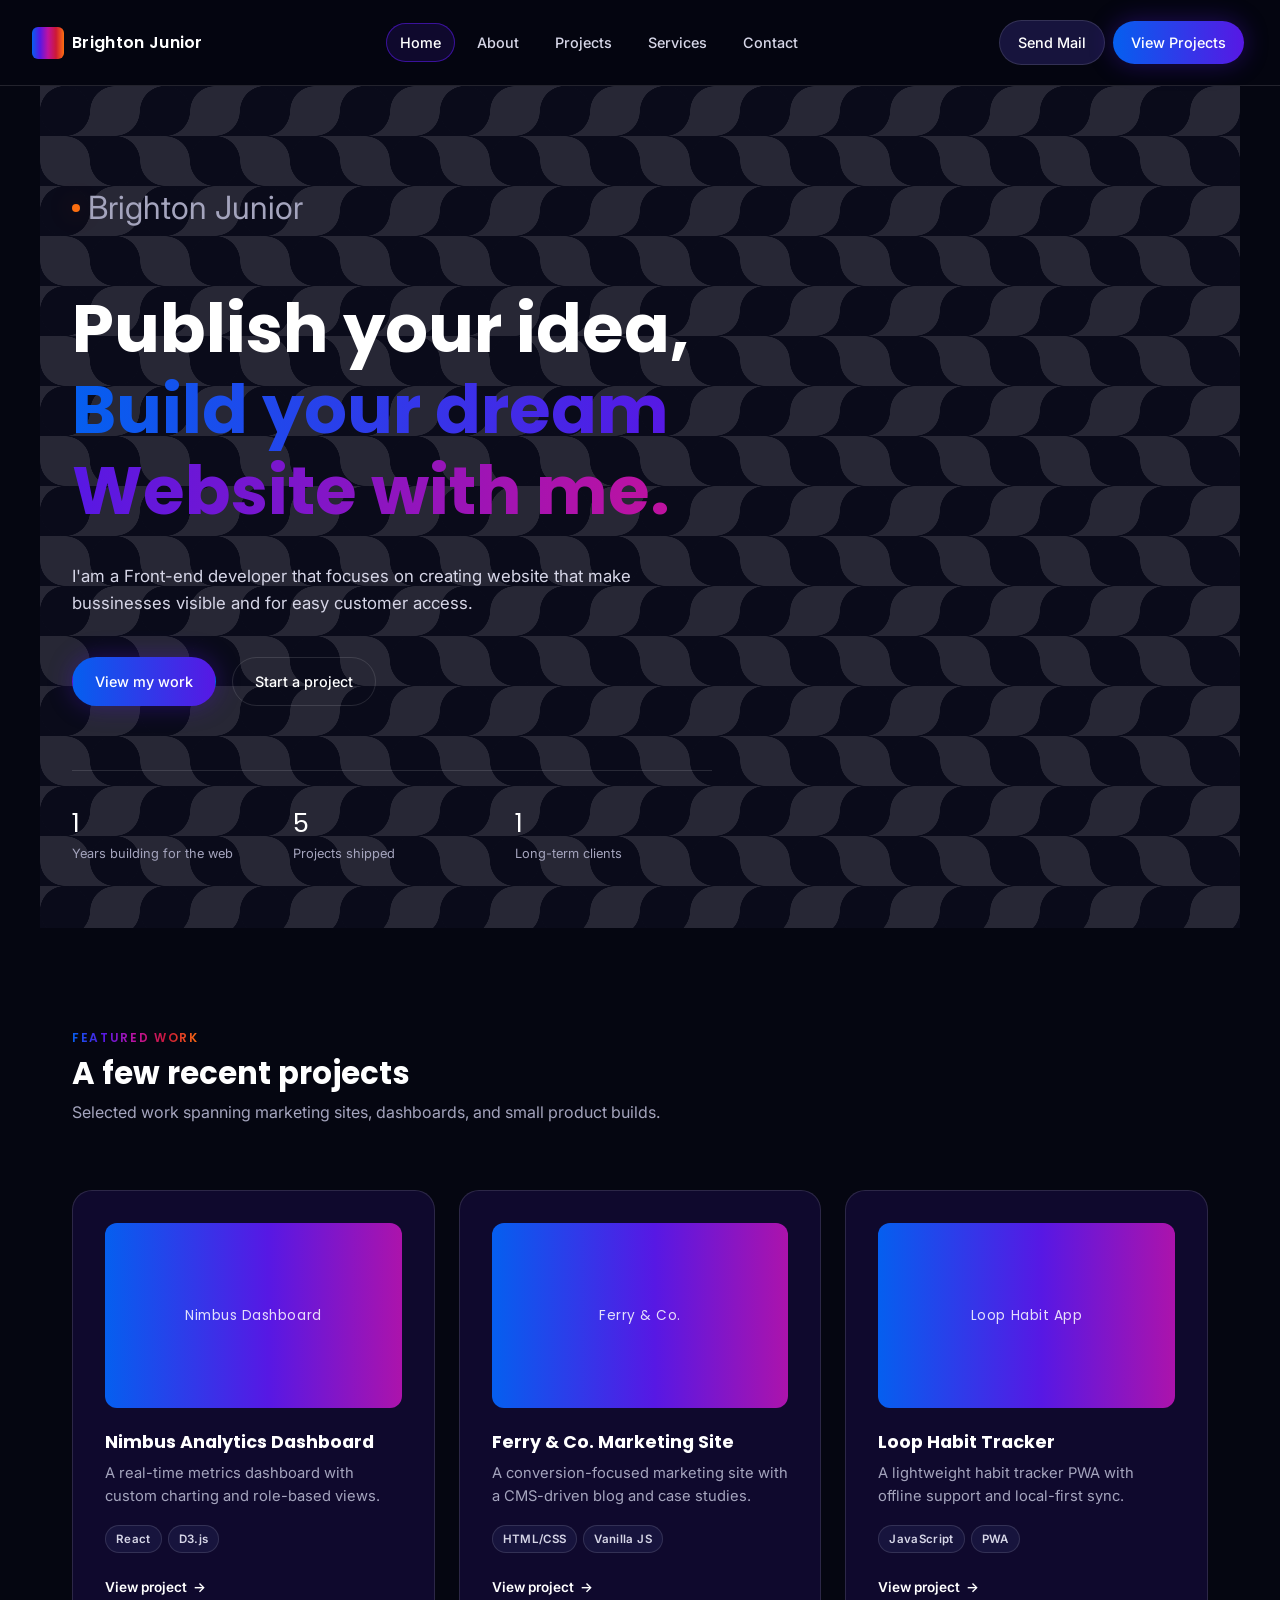
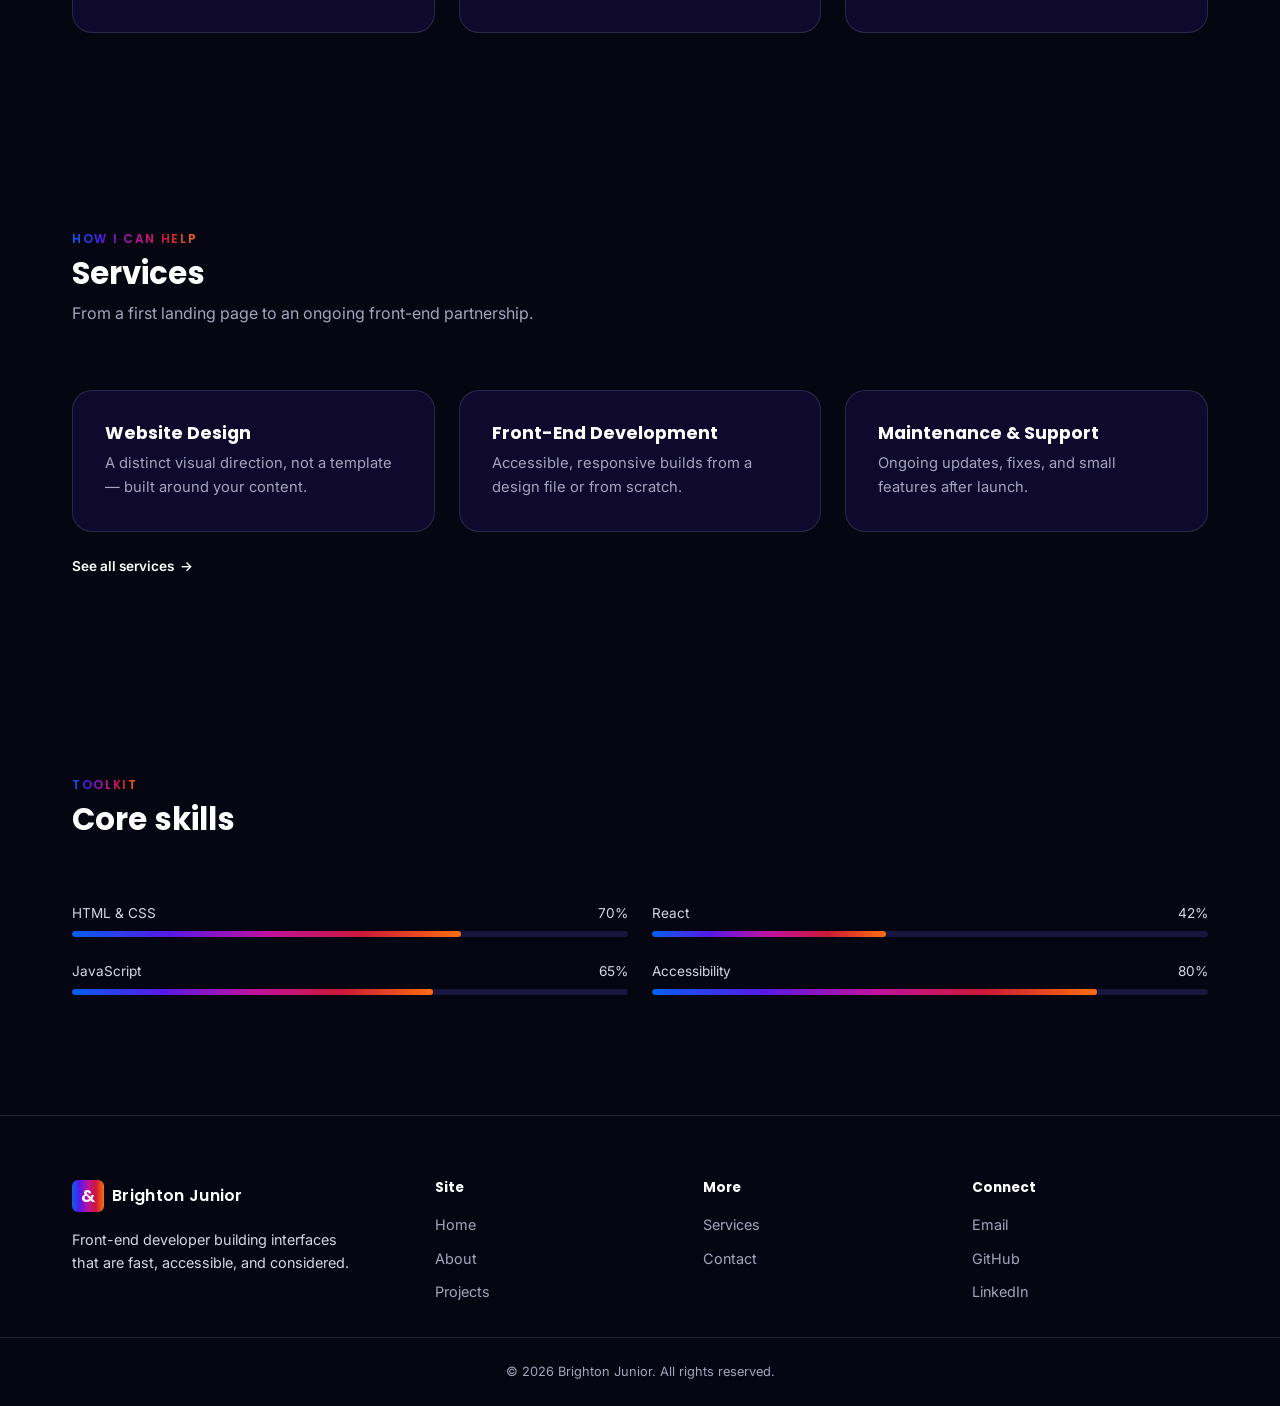
==== commit 4742cdff: "Done" ====
--- a/index.html
+++ b/index.html
@@ -5,7 +5,7 @@
   <meta name="viewport" content="width=device-width, initial-scale=1.0">
   <meta name="description" content="Brighton Junior — front-end developer building fast, accessible interfaces.">
   <title>Brighton Junior — Front-End Developer</title>
-  
+
   <link rel="icon" href="favicon.ico">
   <link rel="icon" type="image/x-icon" href="favicon.png">
   <link rel="preconnect" href="https://fonts.googleapis.com">
@@ -26,7 +26,6 @@
       <h3>Brighton Junior</h3>
     </div>
 
-
     <nav>
       <a href="index.html" class="active">Home</a>
       <a href="pages/about.html">About</a>
@@ -43,24 +42,34 @@
 
   <main>
     <section class="hero container">
+      
+      <div class="hero-bg">
+        
+      </div>
+
       <p class="hero-eyebrow">Brighton Junior</p>
-      <h1>I design and build <span class="gradient">interfaces that feel effortless.</span></h1>
-      <p class="hero-sub">Front-end developer focused on clean component systems, performant pages, and details that make a site feel considered rather than assembled.</p>
+      <h1>
+        Publish your idea, <span class="gradient">Build your dream Website with me.</span>
+      </h1>
+      <p class="hero-sub">
+        I'am a Front-end developer that focuses on creating website that make bussinesses visible and for easy customer access.
+      </p>
       <div class="hero-actions">
         <a href="pages/projects.html" class="btn btn-primary">View my work</a>
         <a href="pages/contact.html" class="btn btn-secondary">Start a project</a>
       </div>
+
       <dl class="hero-stats">
         <div>
-          <dt>4+</dt>
+          <dt>1</dt>
           <dd>Years building for the web</dd>
         </div>
         <div>
-          <dt>30+</dt>
+          <dt>5</dt>
           <dd>Projects shipped</dd>
         </div>
         <div>
-          <dt>12</dt>
+          <dt>1</dt>
           <dd>Long-term clients</dd>
         </div>
       </dl>
--- a/style/layout.css
+++ b/style/layout.css
@@ -43,9 +43,23 @@
 
 /* Hero */
 .hero {
+  position: relative;
   padding-block: var(--spacing-2xl) var(--spacing-xl);
   display: grid;
   gap: var(--spacing-lg);
+}
+
+.hero-bg {
+  width: 100%;
+  height: 100%;
+  position: absolute;
+  z-index: -10;
+
+  background-color: #adadc3;
+  opacity: 0.2;
+  background-image:  radial-gradient(25% 25% at 25% 25%, #1f2140 99%, transparent 101%), radial-gradient(25% 25% at 25% 25%, #1f2140 99%, transparent 101%), radial-gradient(50% 50%, #adadc3 98%, transparent), repeating-conic-gradient(#adadc3 0 25%, #1f2140 0 50%);
+  background-position: 50px 50px, 0 0, 0 0, 25px 0;
+  background-size: 100px 100px, 100px 100px, 50px 50px, 100px 50px;
 }
 
 .hero-eyebrow {
